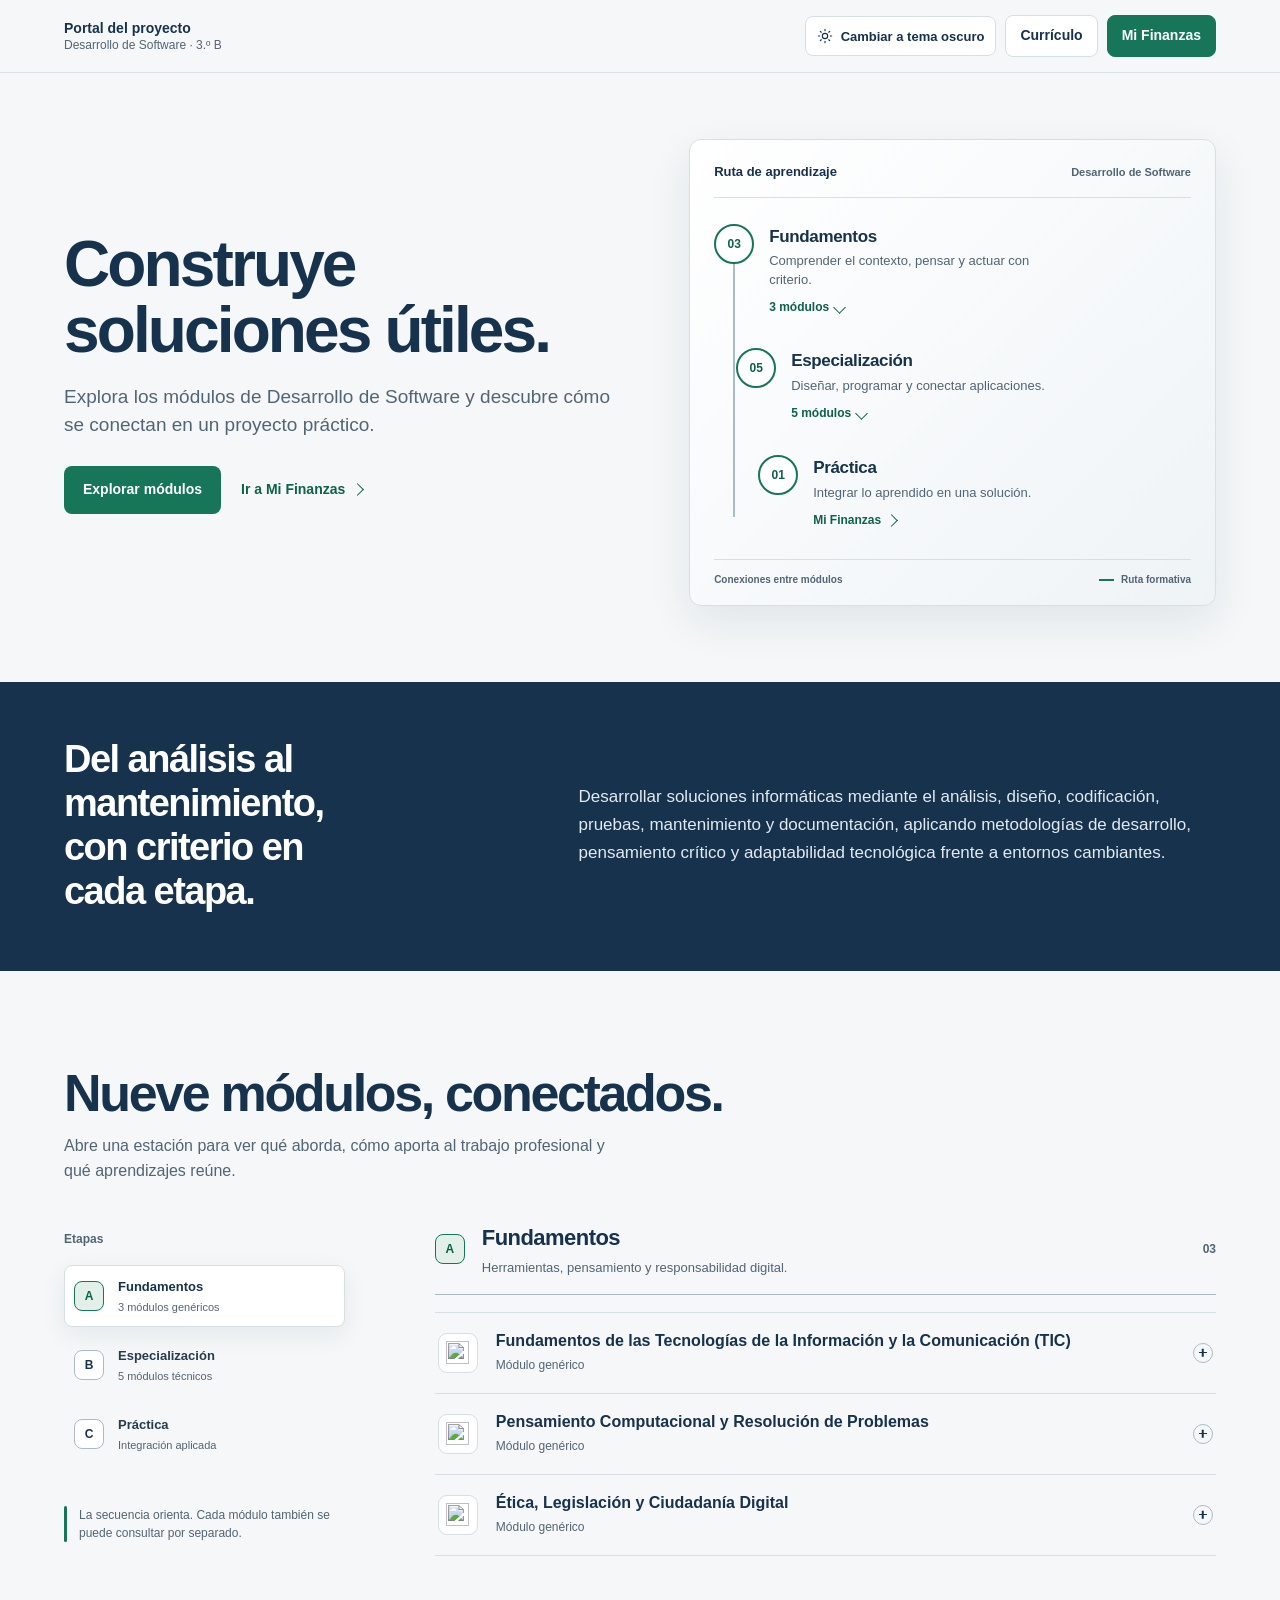
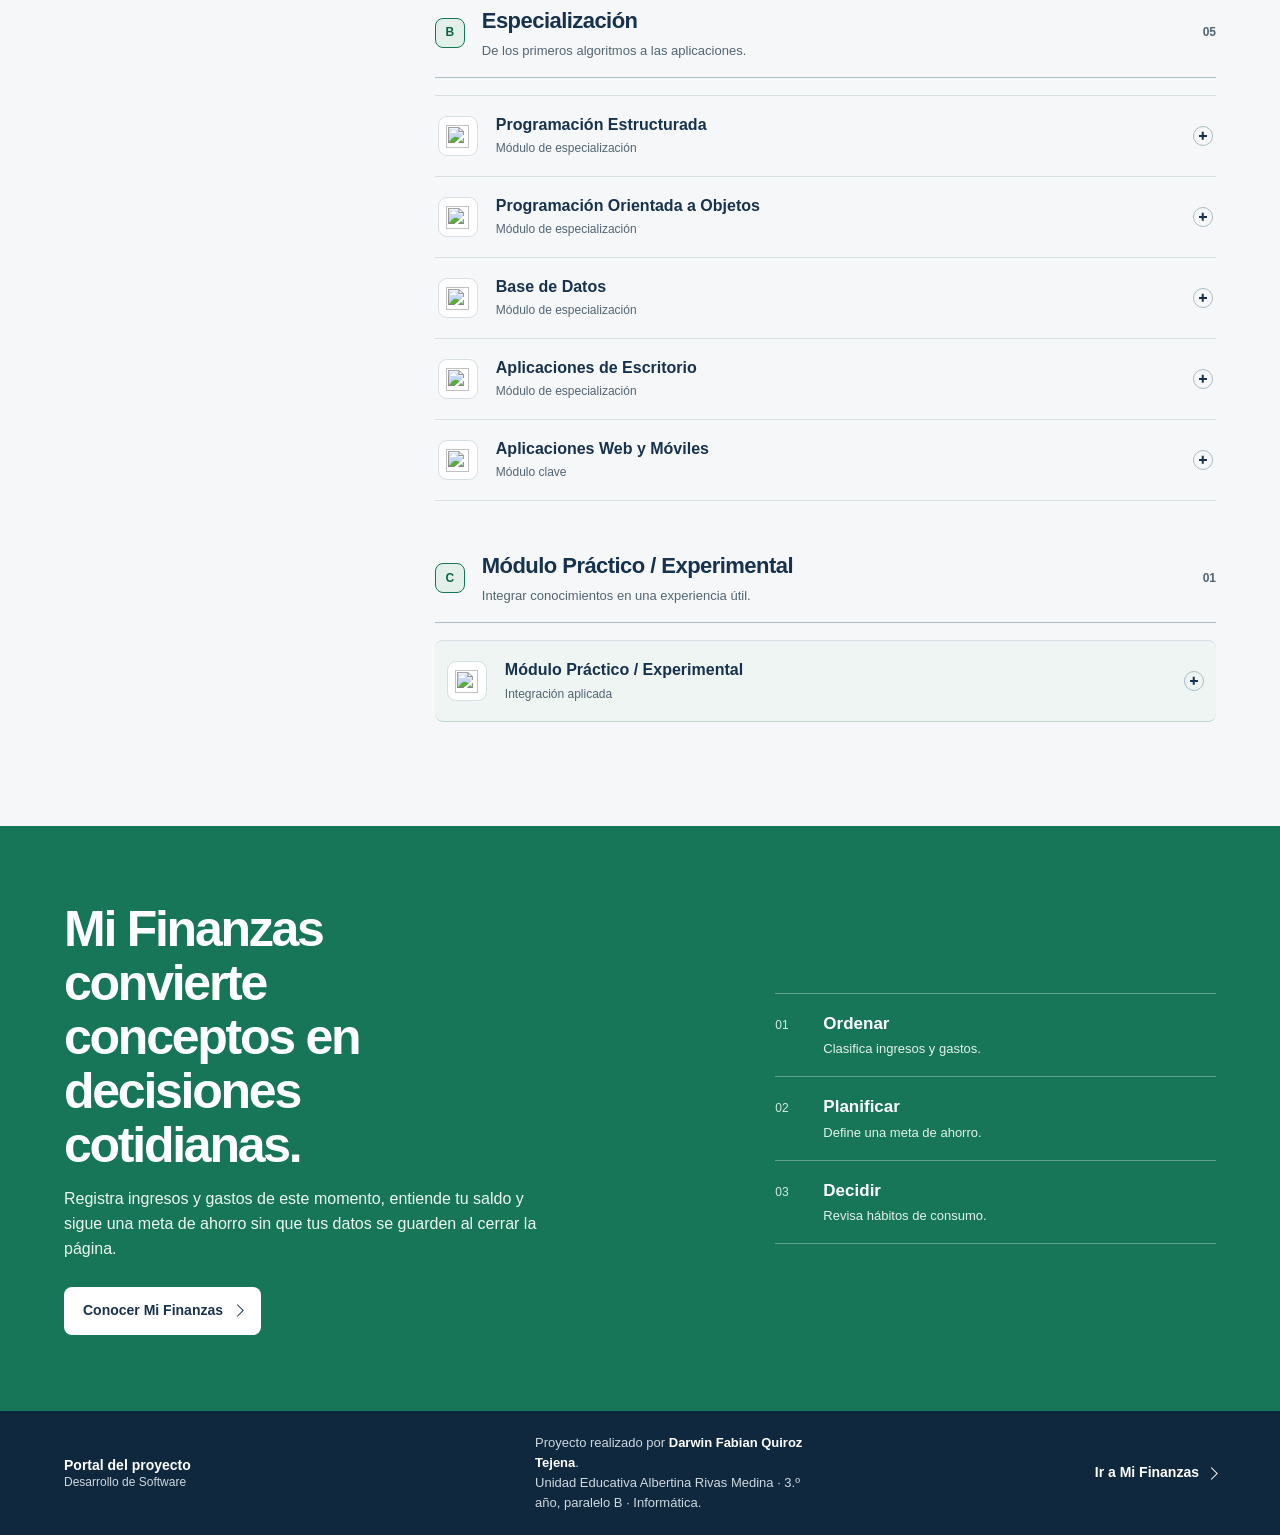
==== index.html @ 6cf17942 "Añadir el portal del proyecto Incluye el portafolio curricular, Mi Finanzas y la documentación del p" ====
<!doctype html>
<html lang="es">
  <head>
    <meta charset="utf-8">
    <meta name="viewport" content="width=device-width, initial-scale=1">
    <meta name="theme-color" content="#17324d">
    <meta name="description" content="Explora la ruta de aprendizaje de Desarrollo de Software y conoce el proyecto práctico Mi Finanzas.">
    <title>Desarrollo de Software | Portafolio académico</title>
    <link rel="preload" href="assets/fonts/AtkinsonHyperlegible-Regular.ttf" as="font" type="font/ttf" crossorigin>
    <script src="theme-init.js"></script>
    <link rel="stylesheet" href="styles.css">
    <script src="script.js" defer></script>
    <script src="portfolio.js" defer></script>
  </head>
  <body data-page="portfolio">
    <a class="skip-link" href="#contenido">Saltar al contenido</a>

    <header class="site-header">
      <div class="header-inner">
        <a class="brand" href="index.html" aria-label="Portal del proyecto, inicio">
          <span class="brand-copy">
            <strong>Portal del proyecto</strong>
            <span>Desarrollo de Software · 3.º B</span>
          </span>
        </a>
        <button class="menu-toggle" type="button" aria-expanded="false" aria-controls="site-navigation">
          <span class="menu-toggle-label">Menú</span>
          <span class="menu-toggle-lines" aria-hidden="true"></span>
        </button>
        <nav class="site-nav" id="site-navigation" aria-label="Navegación principal">
          <button class="theme-toggle" type="button" aria-pressed="false">
            <svg class="theme-icon theme-icon-light" viewBox="0 0 24 24" aria-hidden="true" focusable="false">
              <circle cx="12" cy="12" r="4"></circle>
              <path d="M12 2v2m0 16v2M4.93 4.93l1.42 1.42m11.3 11.3 1.42 1.42M2 12h2m16 0h2M4.93 19.07l1.42-1.42m11.3-11.3 1.42-1.42"></path>
            </svg>
            <svg class="theme-icon theme-icon-dark" viewBox="0 0 24 24" aria-hidden="true" focusable="false">
              <path d="M20.9 13A9 9 0 0 1 11 3.1 9 9 0 1 0 20.9 13Z"></path>
            </svg>
            <span data-theme-label>Cambiar a tema oscuro</span>
          </button>
          <a class="nav-link is-current" href="index.html" aria-current="page">Currículo</a>
          <a class="nav-link nav-link-strong" href="finanzas.html">Mi Finanzas</a>
        </nav>
      </div>
    </header>

    <main id="contenido">
      <section class="hero section-shell" aria-labelledby="hero-title">
        <div class="hero-copy">
          <h1 id="hero-title">Construye soluciones útiles.</h1>
          <p class="hero-lede">Explora los módulos de Desarrollo de Software y descubre cómo se conectan en un proyecto práctico.</p>
          <div class="hero-actions">
            <a class="button button-primary" href="#recorrido">Explorar módulos</a>
            <a class="text-link" href="finanzas.html">Ir a Mi Finanzas <span class="link-arrow" aria-hidden="true"></span></a>
          </div>
        </div>

        <div class="route-visual" aria-label="Ruta de aprendizaje: fundamentos, especialización y práctica">
          <div class="route-topline">
            <span>Ruta de aprendizaje</span>
            <span>Desarrollo de Software</span>
          </div>
          <ol class="route-stages">
            <li class="route-stage route-stage-foundation">
              <span class="route-node" aria-hidden="true">03</span>
              <div>
                <h2>Fundamentos</h2>
                <p>Comprender el contexto, pensar y actuar con criterio.</p>
                <a href="#fundamentos" aria-label="Ver los tres módulos genéricos">3 módulos <span class="link-arrow link-arrow-down" aria-hidden="true"></span></a>
              </div>
            </li>
            <li class="route-stage route-stage-specialty">
              <span class="route-node" aria-hidden="true">05</span>
              <div>
                <h2>Especialización</h2>
                <p>Diseñar, programar y conectar aplicaciones.</p>
                <a href="#especializacion" aria-label="Ver los cinco módulos de especialización">5 módulos <span class="link-arrow link-arrow-down" aria-hidden="true"></span></a>
              </div>
            </li>
            <li class="route-stage route-stage-practice">
              <span class="route-node" aria-hidden="true">01</span>
              <div>
                <h2>Práctica</h2>
                <p>Integrar lo aprendido en una solución.</p>
                <a href="#modulo-practico">Mi Finanzas <span class="link-arrow" aria-hidden="true"></span></a>
              </div>
            </li>
          </ol>
          <div class="route-foot">
            <span>Conexiones entre módulos</span>
            <span class="route-legend"><i aria-hidden="true"></i> Ruta formativa</span>
          </div>
        </div>
      </section>

      <section class="objective-band" aria-labelledby="objective-title">
        <div class="section-shell objective-inner">
          <h2 id="objective-title">Del análisis al mantenimiento, con criterio en cada etapa.</h2>
          <p>Desarrollar soluciones informáticas mediante el análisis, diseño, codificación, pruebas, mantenimiento y documentación, aplicando metodologías de desarrollo, pensamiento crítico y adaptabilidad tecnológica frente a entornos cambiantes.</p>
        </div>
      </section>

      <section class="curriculum-section section-shell" id="recorrido" aria-labelledby="curriculum-title">
        <div class="section-heading">
          <div>
            <h2 id="curriculum-title">Nueve módulos, conectados.</h2>
          </div>
          <p class="section-intro">Abre una estación para ver qué aborda, cómo aporta al trabajo profesional y qué aprendizajes reúne.</p>
        </div>

        <div class="curriculum-layout">
          <aside class="curriculum-rail" aria-label="Etapas del recorrido curricular">
            <p class="rail-title">Etapas</p>
            <a class="rail-link is-current" href="#fundamentos" data-stage-link="fundamentos">
              <span class="rail-number">A</span>
              <span><strong>Fundamentos</strong><small>3 módulos genéricos</small></span>
            </a>
            <a class="rail-link" href="#especializacion" data-stage-link="especializacion">
              <span class="rail-number">B</span>
              <span><strong>Especialización</strong><small>5 módulos técnicos</small></span>
            </a>
            <a class="rail-link" href="#modulo-practico" data-stage-link="practica">
              <span class="rail-number">C</span>
              <span><strong>Práctica</strong><small>Integración aplicada</small></span>
            </a>
            <div class="rail-note">
              <span class="rail-note-line" aria-hidden="true"></span>
              <p>La secuencia orienta. Cada módulo también se puede consultar por separado.</p>
            </div>
          </aside>

          <div class="module-groups">
            <section class="module-group" id="fundamentos" aria-labelledby="foundation-title" data-stage="fundamentos">
              <div class="group-heading">
                <span class="group-marker" aria-hidden="true">A</span>
                <div>
                  <h3 id="foundation-title">Fundamentos</h3>
                  <p>Herramientas, pensamiento y responsabilidad digital.</p>
                </div>
                <span class="group-count">03</span>
              </div>
              <div class="module-list">
                <details class="module-stop" id="mod-tic" name="curriculum-module" data-stage="fundamentos">
                  <summary>
                    <span class="module-icon"><img src="assets/icons/cpu.svg" alt="" width="28" height="28"></span>
                    <span class="module-summary-copy"><span class="module-name">Fundamentos de las Tecnologías de la Información y la Comunicación (TIC)</span><span class="module-type">Módulo genérico</span></span>
                    <span class="module-expand" aria-hidden="true"></span>
                  </summary>
                  <div class="module-detail">
                    <p>Introduce el entorno digital: dispositivos, programas, archivos, redes y herramientas de comunicación que se usan para estudiar y trabajar.</p>
                    <div class="detail-columns">
                      <div><h4>¿Para qué te sirve?</h4><p>Para desenvolverte con autonomía en entornos tecnológicos y reconocer qué herramientas necesita una tarea.</p></div>
                      <div><h4>¿Qué te enseña?</h4><p>Uso organizado de sistemas, gestión de información, comunicación digital y nociones de seguridad.</p></div>
                    </div>
                  </div>
                </details>
                <details class="module-stop" id="mod-pensamiento" name="curriculum-module" data-stage="fundamentos">
                  <summary>
                    <span class="module-icon"><img src="assets/icons/brain-circuit.svg" alt="" width="28" height="28"></span>
                    <span class="module-summary-copy"><span class="module-name">Pensamiento Computacional y Resolución de Problemas</span><span class="module-type">Módulo genérico</span></span>
                    <span class="module-expand" aria-hidden="true"></span>
                  </summary>
                  <div class="module-detail">
                    <p>Trabaja una forma ordenada de entender problemas, dividirlos en partes manejables y diseñar soluciones que se puedan comprobar.</p>
                    <div class="detail-columns">
                      <div><h4>¿Para qué te sirve?</h4><p>Para convertir una necesidad confusa en pasos claros antes de escribir código.</p></div>
                      <div><h4>¿Qué te enseña?</h4><p>Descomposición, reconocimiento de patrones, abstracción, algoritmos y revisión de resultados.</p></div>
                    </div>
                  </div>
                </details>
                <details class="module-stop" id="mod-etica" name="curriculum-module" data-stage="fundamentos">
                  <summary>
                    <span class="module-icon"><img src="assets/icons/scale.svg" alt="" width="28" height="28"></span>
                    <span class="module-summary-copy"><span class="module-name">Ética, Legislación y Ciudadanía Digital</span><span class="module-type">Módulo genérico</span></span>
                    <span class="module-expand" aria-hidden="true"></span>
                  </summary>
                  <div class="module-detail">
                    <p>Aborda la responsabilidad de participar en espacios digitales y crear tecnología respetando a las personas y sus derechos.</p>
                    <div class="detail-columns">
                      <div><h4>¿Para qué te sirve?</h4><p>Para tomar decisiones profesionales responsables al manejar información y diseñar servicios digitales.</p></div>
                      <div><h4>¿Qué te enseña?</h4><p>Privacidad, identidad digital, propiedad intelectual, convivencia y uso responsable de datos.</p></div>
                    </div>
                  </div>
                </details>
              </div>
            </section>

            <section class="module-group" id="especializacion" aria-labelledby="specialty-title" data-stage="especializacion">
              <div class="group-heading">
                <span class="group-marker" aria-hidden="true">B</span>
                <div>
                  <h3 id="specialty-title">Especialización</h3>
                  <p>De los primeros algoritmos a las aplicaciones.</p>
                </div>
                <span class="group-count">05</span>
              </div>
              <div class="module-list">
                <details class="module-stop" id="mod-estructurada" name="curriculum-module" data-stage="especializacion">
                  <summary>
                    <span class="module-icon"><img src="assets/icons/binary.svg" alt="" width="28" height="28"></span>
                    <span class="module-summary-copy"><span class="module-name">Programación Estructurada</span><span class="module-type">Módulo de especialización</span></span>
                    <span class="module-expand" aria-hidden="true"></span>
                  </summary>
                  <div class="module-detail">
                    <p>Presenta los elementos con los que se expresa una solución mediante instrucciones ordenadas y control del flujo del programa.</p>
                    <div class="detail-columns">
                      <div><h4>¿Para qué te sirve?</h4><p>Para crear programas pequeños, previsibles y fáciles de probar paso a paso.</p></div>
                      <div><h4>¿Qué te enseña?</h4><p>Variables, tipos de datos, decisiones, ciclos, funciones y organización de algoritmos.</p></div>
                    </div>
                  </div>
                </details>
                <details class="module-stop" id="mod-objetos" name="curriculum-module" data-stage="especializacion">
                  <summary>
                    <span class="module-icon"><img src="assets/icons/blocks.svg" alt="" width="28" height="28"></span>
                    <span class="module-summary-copy"><span class="module-name">Programación Orientada a Objetos</span><span class="module-type">Módulo de especialización</span></span>
                    <span class="module-expand" aria-hidden="true"></span>
                  </summary>
                  <div class="module-detail">
                    <p>Organiza el software alrededor de objetos que reúnen datos y comportamientos relacionados.</p>
                    <div class="detail-columns">
                      <div><h4>¿Para qué te sirve?</h4><p>Para modelar partes de un sistema y mantener aplicaciones que pueden crecer.</p></div>
                      <div><h4>¿Qué te enseña?</h4><p>Clases, objetos, encapsulamiento, abstracción, herencia y polimorfismo.</p></div>
                    </div>
                  </div>
                </details>
                <details class="module-stop" id="mod-base-datos" name="curriculum-module" data-stage="especializacion">
                  <summary>
                    <span class="module-icon"><img src="assets/icons/database.svg" alt="" width="28" height="28"></span>
                    <span class="module-summary-copy"><span class="module-name">Base de Datos</span><span class="module-type">Módulo de especialización</span></span>
                    <span class="module-expand" aria-hidden="true"></span>
                  </summary>
                  <div class="module-detail">
                    <p>Explora cómo organizar, consultar y cuidar información para que una aplicación la pueda usar de forma consistente.</p>
                    <div class="detail-columns">
                      <div><h4>¿Para qué te sirve?</h4><p>Para almacenar información estructurada y recuperarla cuando un sistema la necesita.</p></div>
                      <div><h4>¿Qué te enseña?</h4><p>Modelado de datos, relaciones, consultas, restricciones e integridad de la información.</p></div>
                    </div>
                  </div>
                </details>
                <details class="module-stop" id="mod-escritorio" name="curriculum-module" data-stage="especializacion">
                  <summary>
                    <span class="module-icon"><img src="assets/icons/app-window.svg" alt="" width="28" height="28"></span>
                    <span class="module-summary-copy"><span class="module-name">Aplicaciones de Escritorio</span><span class="module-type">Módulo de especialización</span></span>
                    <span class="module-expand" aria-hidden="true"></span>
                  </summary>
                  <div class="module-detail">
                    <p>Presenta la construcción de programas que se ejecutan en un computador y ofrecen una interfaz para completar tareas.</p>
                    <div class="detail-columns">
                      <div><h4>¿Para qué te sirve?</h4><p>Para crear herramientas enfocadas en flujos de trabajo concretos y datos locales o conectados.</p></div>
                      <div><h4>¿Qué te enseña?</h4><p>Interfaces, eventos, validación, organización de ventanas y comunicación con datos.</p></div>
                    </div>
                  </div>
                </details>
                <details class="module-stop" id="mod-web-movil" name="curriculum-module" data-stage="especializacion">
                  <summary>
                    <span class="module-icon"><img src="assets/icons/globe.svg" alt="" width="28" height="28"></span>
                    <span class="module-summary-copy"><span class="module-name">Aplicaciones Web y Móviles</span><span class="module-type">Módulo clave</span></span>
                    <span class="module-expand" aria-hidden="true"></span>
                  </summary>
                  <div class="module-detail">
                    <p>Conecta estructura, estilos e interacción para crear experiencias que se adaptan a pantallas y formas de uso diferentes.</p>
                    <div class="detail-columns">
                      <div><h4>¿Para qué te sirve?</h4><p>Para publicar servicios accesibles desde la web y llevarlos a distintos dispositivos.</p></div>
                      <div><h4>¿Qué te enseña?</h4><p>HTML semántico, CSS responsive, JavaScript, interfaces, consumo de datos y pruebas.</p></div>
                    </div>
                    <a class="inline-project-link" href="finanzas.html">Ver el proyecto práctico: Mi Finanzas <span class="link-arrow" aria-hidden="true"></span></a>
                  </div>
                </details>
              </div>
            </section>

            <section class="module-group practice-group" id="modulo-practico" aria-labelledby="practice-title" data-stage="practica">
              <div class="group-heading">
                <span class="group-marker" aria-hidden="true">C</span>
                <div>
                  <h3 id="practice-title">Módulo Práctico / Experimental</h3>
                  <p>Integrar conocimientos en una experiencia útil.</p>
                </div>
                <span class="group-count">01</span>
              </div>
              <div class="module-list">
                <details class="module-stop module-stop-featured" id="mod-practico" name="curriculum-module" data-stage="practica">
                  <summary>
                    <span class="module-icon"><img src="assets/icons/flask-conical.svg" alt="" width="28" height="28"></span>
                    <span class="module-summary-copy"><span class="module-name">Módulo Práctico / Experimental</span><span class="module-type">Integración aplicada</span></span>
                    <span class="module-expand" aria-hidden="true"></span>
                  </summary>
                  <div class="module-detail">
                    <p>Reúne las etapas de desarrollo en una solución que parte de una necesidad, se implementa y se revisa con usuarios en mente.</p>
                    <div class="detail-columns">
                      <div><h4>¿Para qué te sirve?</h4><p>Para llevar una idea desde su análisis hasta una entrega funcional y documentada.</p></div>
                      <div><h4>¿Qué te enseña?</h4><p>Planificación, diseño, codificación, pruebas, documentación, mantenimiento y evaluación.</p></div>
                    </div>
                    <a class="inline-project-link" href="finanzas.html">Explorar Mi Finanzas <span class="link-arrow" aria-hidden="true"></span></a>
                  </div>
                </details>
              </div>
            </section>
          </div>
        </div>
      </section>

      <section class="project-bridge" aria-labelledby="project-title">
        <div class="section-shell project-bridge-inner">
          <div class="bridge-copy">
            <h2 id="project-title">Mi Finanzas convierte conceptos en decisiones cotidianas.</h2>
            <p>Registra ingresos y gastos de este momento, entiende tu saldo y sigue una meta de ahorro sin que tus datos se guarden al cerrar la página.</p>
            <a class="button button-light" href="finanzas.html">Conocer Mi Finanzas <span class="link-arrow" aria-hidden="true"></span></a>
          </div>
          <div class="bridge-steps" aria-label="Qué puedes hacer en Mi Finanzas">
            <div><span>01</span><strong>Ordenar</strong><p>Clasifica ingresos y gastos.</p></div>
            <div><span>02</span><strong>Planificar</strong><p>Define una meta de ahorro.</p></div>
            <div><span>03</span><strong>Decidir</strong><p>Revisa hábitos de consumo.</p></div>
          </div>
        </div>
      </section>
    </main>

    <footer class="site-footer">
      <div class="section-shell footer-inner">
        <a class="brand brand-footer" href="index.html">
          <span class="brand-copy"><strong>Portal del proyecto</strong><span>Desarrollo de Software</span></span>
        </a>
        <p>Proyecto realizado por <strong>Darwin Fabian Quiroz Tejena</strong>.<br>Unidad Educativa Albertina Rivas Medina · 3.º año, paralelo B · Informática.</p>
        <a class="footer-link" href="finanzas.html">Ir a Mi Finanzas <span class="link-arrow" aria-hidden="true"></span></a>
      </div>
    </footer>
  </body>
</html>
---- styles.css ----
@font-face {
  font-family: "Atkinson Hyperlegible";
  src: url("assets/fonts/AtkinsonHyperlegible-Regular.ttf") format("truetype");
  font-style: normal;
  font-weight: 400;
  font-display: swap;
}

@font-face {
  font-family: "Atkinson Hyperlegible";
  src: url("assets/fonts/AtkinsonHyperlegible-Bold.ttf") format("truetype");
  font-style: normal;
  font-weight: 700;
  font-display: swap;
}

:root {
  color-scheme: light;
  --ink: #17324d;
  --ink-deep: #10283e;
  --brand-panel: #17324d;
  --brand-panel-text: #ffffff;
  --brand-panel-muted: #e2eaf0;
  --bridge-surface: #167657;
  --body: #263c4c;
  --muted: #526574;
  --accent: #167657;
  --accent-strong: #0d6248;
  --accent-soft: #e2f0e9;
  --blue-soft: #eaf0f4;
  --canvas: #f5f7f8;
  --surface: #ffffff;
  --surface-raised: #ffffff;
  --line: #d5dfe4;
  --line-strong: #a9bbc5;
  --danger: #a22e38;
  --danger-soft: #fae9e9;
  --warning: #725217;
  --warning-soft: #f5efdc;
  --shadow: 0 16px 44px rgb(23 50 77 / 9%);
  --shadow-soft: 0 8px 24px rgb(23 50 77 / 7%);
  --radius: 12px;
  --radius-control: 8px;
  --content-width: 1200px;
  --page-gutter: clamp(20px, 5vw, 72px);
  --focus: #0b7657;
  font-family: "Atkinson Hyperlegible", "Segoe UI", sans-serif;
  font-synthesis: none;
  text-rendering: optimizeLegibility;
  -webkit-font-smoothing: antialiased;
  -moz-osx-font-smoothing: grayscale;
  accent-color: var(--accent);
}

* {
  box-sizing: border-box;
}

html {
  scroll-behavior: smooth;
  scroll-padding-top: 100px;
}

body {
  min-width: 320px;
  margin: 0;
  background: var(--canvas);
  color: var(--body);
  font-size: 16px;
  line-height: 1.55;
}

body,
button,
input,
select {
  font-family: "Atkinson Hyperlegible", "Segoe UI", sans-serif;
}

button,
input,
select {
  font-size: inherit;
}

button,
a,
summary,
select {
  -webkit-tap-highlight-color: transparent;
}

a {
  color: var(--accent-strong);
  text-underline-offset: 0.2em;
}

a:hover {
  color: var(--ink);
}

button {
  color: inherit;
}

::selection {
  background: var(--accent);
  color: var(--brand-panel-text);
}

::-webkit-scrollbar {
  width: 12px;
}

::-webkit-scrollbar-track {
  background: var(--blue-soft);
}

::-webkit-scrollbar-thumb {
  border: 3px solid var(--blue-soft);
  border-radius: 10px;
  background: var(--line-strong);
}

:focus-visible {
  outline: 3px solid var(--focus);
  outline-offset: 3px;
}

.section-shell {
  width: min(var(--content-width), calc(100% - var(--page-gutter) * 2));
  margin-inline: auto;
}

.skip-link {
  position: fixed;
  z-index: 50;
  top: 10px;
  left: 10px;
  padding: 10px 14px;
  transform: translateY(-160%);
  border-radius: var(--radius-control);
  background: var(--ink);
  color: var(--brand-panel-text);
  font-weight: 700;
}

.skip-link:focus {
  transform: translateY(0);
}

.site-header {
  position: sticky;
  z-index: 20;
  top: 0;
  border-bottom: 1px solid rgb(213 223 228 / 82%);
  background: rgb(245 247 248 / 96%);
  backdrop-filter: blur(14px);
}

.header-inner {
  display: flex;
  width: min(1380px, calc(100% - var(--page-gutter) * 2));
  min-height: 72px;
  align-items: center;
  justify-content: space-between;
  margin-inline: auto;
}

.brand {
  display: inline-flex;
  min-width: 0;
  align-items: center;
  color: var(--ink);
  text-decoration: none;
}

.brand:hover {
  color: var(--ink);
}

.brand-copy {
  display: grid;
  gap: 1px;
  line-height: 1.2;
}

.brand-copy strong {
  font-size: 14px;
  font-weight: 750;
}

.brand-copy > span {
  color: var(--muted);
  font-size: 12px;
}

.site-nav {
  display: flex;
  align-items: center;
  gap: 9px;
}

.nav-link {
  display: inline-flex;
  min-height: 42px;
  align-items: center;
  justify-content: center;
  padding: 8px 14px;
  border: 1px solid transparent;
  border-radius: var(--radius-control);
  color: var(--body);
  font-size: 14px;
  font-weight: 650;
  text-decoration: none;
  transition: background-color 180ms ease, color 180ms ease, border-color 180ms ease, transform 180ms ease;
}

.theme-toggle {
  display: inline-flex;
  min-height: 40px;
  align-items: center;
  justify-content: center;
  gap: 8px;
  padding: 8px 11px;
  border: 1px solid var(--line);
  border-radius: var(--radius-control);
  background: var(--surface);
  color: var(--ink);
  font-size: 13px;
  font-weight: 700;
  cursor: pointer;
  transition: color 180ms ease, background-color 180ms ease, border-color 180ms ease;
}

.theme-toggle:hover {
  border-color: var(--line-strong);
  background: var(--blue-soft);
}

.theme-icon {
  width: 16px;
  height: 16px;
  flex: 0 0 auto;
  fill: none;
  stroke: currentColor;
  stroke-linecap: round;
  stroke-linejoin: round;
  stroke-width: 1.7;
}

.theme-icon-dark {
  display: none;
}

:root[data-theme="dark"] .theme-icon-light {
  display: none;
}

:root[data-theme="dark"] .theme-icon-dark {
  display: block;
}

.nav-link:hover {
  border-color: var(--line);
  background: var(--surface);
  color: var(--ink);
}

.nav-link:active,
.button:active {
  transform: translateY(1px);
}

.nav-link-strong {
  border-color: var(--accent);
  background: var(--accent);
  color: #ffffff;
}

.nav-link-strong:hover,
.nav-link-strong.is-current {
  border-color: var(--accent-strong);
  background: var(--accent-strong);
  color: #ffffff;
}

.nav-link.is-current:not(.nav-link-strong) {
  border-color: var(--line);
  background: var(--surface);
  color: var(--ink);
}

.menu-toggle {
  display: none;
}

.hero {
  display: grid;
  min-height: 550px;
  align-items: center;
  grid-template-columns: minmax(0, 1.02fr) minmax(410px, 0.98fr);
  gap: clamp(36px, 6vw, 88px);
  padding-block: 66px 76px;
}

.hero-copy {
  max-width: 620px;
  animation: settle-in 620ms cubic-bezier(0.2, 0.75, 0.25, 1) both;
}

.hero-kicker,
.section-index {
  margin: 0 0 12px;
  color: var(--accent-strong);
  font-size: 13px;
  font-weight: 750;
  letter-spacing: 0.045em;
}

h1,
h2,
h3,
h4,
p {
  margin-top: 0;
}

h1,
h2,
h3,
h4 {
  color: var(--ink);
  font-weight: 740;
  text-wrap: balance;
}

.hero h1 {
  max-width: none;
  margin-bottom: 19px;
  font-size: clamp(42px, 5vw, 68px);
  letter-spacing: -0.045em;
  line-height: 1.04;
}

.hero-lede {
  max-width: 52ch;
  margin-bottom: 26px;
  color: var(--muted);
  font-size: clamp(17px, 1.5vw, 19px);
  line-height: 1.5;
}

.hero-actions {
  display: flex;
  flex-wrap: wrap;
  align-items: center;
  gap: 20px;
}

.button {
  display: inline-flex;
  min-height: 48px;
  align-items: center;
  justify-content: center;
  gap: 10px;
  padding: 12px 18px;
  border: 1px solid transparent;
  border-radius: var(--radius-control);
  font-size: 14px;
  font-weight: 750;
  line-height: 1.2;
  text-align: center;
  text-decoration: none;
  transition: transform 180ms ease, box-shadow 180ms ease, background-color 180ms ease, border-color 180ms ease;
}

.button:hover {
  transform: translateY(-2px);
  box-shadow: var(--shadow-soft);
}

.button-primary {
  background: var(--accent);
  color: #ffffff;
}

.button-primary:hover {
  background: var(--accent-strong);
  color: #ffffff;
}

.button-light {
  border-color: rgb(255 255 255 / 45%);
  background: #ffffff;
  color: var(--ink);
}

.button-light:hover {
  border-color: #ffffff;
  background: #eaf0f4;
  color: var(--ink);
}

.text-link,
.footer-link,
.inline-project-link {
  display: inline-flex;
  align-items: center;
  gap: 8px;
  color: var(--accent-strong);
  font-size: 14px;
  font-weight: 740;
  text-decoration: underline;
  text-decoration-color: transparent;
  text-underline-offset: 5px;
  transition: color 180ms ease, text-decoration-color 180ms ease;
}

.text-link:hover,
.footer-link:hover,
.inline-project-link:hover {
  color: var(--ink);
  text-decoration-color: currentColor;
}

.link-arrow {
  position: relative;
  display: inline-block;
  width: 9px;
  height: 9px;
  flex: 0 0 auto;
  transform: rotate(45deg);
  border-top: 1.5px solid currentColor;
  border-right: 1.5px solid currentColor;
}

.link-arrow-down {
  transform: rotate(135deg);
}

.link-arrow-up {
  transform: rotate(-45deg);
}

.route-visual {
  position: relative;
  overflow: hidden;
  padding: 22px 24px 17px;
  border: 1px solid var(--line);
  border-radius: var(--radius);
  background:
    linear-gradient(135deg, rgb(255 255 255 / 78%), rgb(234 240 244 / 78%)),
    var(--surface);
  box-shadow: var(--shadow);
  animation: settle-in 720ms 90ms cubic-bezier(0.2, 0.75, 0.25, 1) both;
}

.route-topline,
.route-foot {
  display: flex;
  align-items: center;
  justify-content: space-between;
  gap: 12px;
  color: var(--muted);
  font-size: 11px;
  font-weight: 700;
}

.route-topline {
  padding-bottom: 15px;
  border-bottom: 1px solid var(--line);
}

.route-topline span:first-child {
  color: var(--ink);
  font-size: 13px;
}

.route-stages {
  position: relative;
  display: grid;
  gap: 3px;
  margin: 0;
  padding: 13px 0;
  list-style: none;
}

.route-stages::before {
  position: absolute;
  top: 40px;
  bottom: 42px;
  left: 19px;
  width: 2px;
  background: var(--line-strong);
  content: "";
}

.route-stage {
  position: relative;
  display: grid;
  min-height: 104px;
  align-items: start;
  grid-template-columns: 40px minmax(0, 1fr);
  gap: 15px;
  padding: 13px 8px 13px 0;
}

.route-stage:nth-child(2) {
  margin-left: 22px;
}

.route-stage:nth-child(3) {
  margin-left: 44px;
}

.route-node {
  z-index: 1;
  display: grid;
  width: 40px;
  height: 40px;
  place-items: center;
  border: 2px solid var(--accent);
  border-radius: 50%;
  background: var(--surface);
  color: var(--accent-strong);
  font-size: 12px;
  font-weight: 800;
  font-variant-numeric: tabular-nums;
}

.route-stage h2 {
  margin: 0 0 2px;
  font-size: 17px;
  letter-spacing: -0.02em;
}

.route-stage p {
  max-width: 38ch;
  margin: 0 0 5px;
  color: var(--muted);
  font-size: 13px;
  line-height: 1.42;
}

.route-stage a {
  display: inline-flex;
  align-items: center;
  gap: 6px;
  font-size: 12px;
  font-weight: 750;
  text-decoration: none;
}

.route-stage a:hover {
  text-decoration: underline;
  text-underline-offset: 3px;
}

.route-foot {
  padding-top: 12px;
  border-top: 1px solid var(--line);
  font-size: 10px;
}

.route-legend {
  display: inline-flex;
  align-items: center;
  gap: 7px;
}

.route-legend i {
  width: 15px;
  height: 2px;
  background: var(--accent);
}

.objective-band {
  background: var(--brand-panel);
  color: #ffffff;
}

.objective-inner {
  display: grid;
  align-items: start;
  grid-template-columns: 0.8fr 1.2fr;
  column-gap: clamp(30px, 7vw, 100px);
  padding-block: 55px 58px;
}

.objective-inner h2 {
  grid-column: 1;
  max-width: 14ch;
  margin: 0;
  color: #ffffff;
  font-size: clamp(25px, 3vw, 38px);
  letter-spacing: -0.04em;
  line-height: 1.16;
}

.objective-inner > p:last-child {
  grid-column: 2;
  grid-row: 1;
  align-self: center;
  max-width: 68ch;
  margin: 0;
  color: var(--brand-panel-muted);
  font-size: 17px;
  line-height: 1.65;
}

.curriculum-section {
  padding-block: 94px 104px;
}

.section-heading {
  display: grid;
  gap: 13px;
  margin-bottom: 37px;
}

.section-heading h2 {
  margin: 0;
  font-size: clamp(34px, 4.2vw, 52px);
  letter-spacing: -0.045em;
  line-height: 1.08;
}

.section-intro {
  max-width: 64ch;
  margin: 0;
  color: var(--muted);
  font-size: 16px;
}

.curriculum-layout {
  display: grid;
  align-items: start;
  grid-template-columns: minmax(210px, 0.36fr) minmax(0, 1fr);
  gap: clamp(35px, 7vw, 100px);
}

.curriculum-rail {
  position: sticky;
  top: 104px;
  display: grid;
  gap: 7px;
  padding-top: 9px;
}

.rail-title {
  margin: 0 0 10px;
  color: var(--muted);
  font-size: 12px;
  font-weight: 750;
}

.rail-link {
  display: grid;
  min-height: 62px;
  align-items: center;
  grid-template-columns: 32px minmax(0, 1fr);
  gap: 12px;
  padding: 9px;
  border: 1px solid transparent;
  border-radius: var(--radius-control);
  color: var(--body);
  text-decoration: none;
  transition: border-color 180ms ease, background-color 180ms ease, transform 180ms ease;
}

.rail-link:hover,
.rail-link.is-current {
  border-color: var(--line);
  background: var(--surface);
  color: var(--ink);
}

.rail-link.is-current {
  box-shadow: var(--shadow-soft);
}

.rail-number,
.group-marker {
  display: grid;
  width: 30px;
  height: 30px;
  place-items: center;
  border: 1px solid var(--line-strong);
  border-radius: 8px;
  background: var(--surface);
  color: var(--ink);
  font-size: 12px;
  font-weight: 800;
}

.rail-link.is-current .rail-number,
.group-heading .group-marker {
  border-color: var(--accent);
  background: var(--accent-soft);
  color: var(--accent-strong);
}

.rail-link strong,
.rail-link small {
  display: block;
}

.rail-link strong {
  font-size: 13px;
}

.rail-link small {
  margin-top: 2px;
  color: var(--muted);
  font-size: 11px;
}

.rail-note {
  display: grid;
  grid-template-columns: 3px minmax(0, 1fr);
  gap: 12px;
  margin-top: 30px;
  padding: 4px 0;
}

.rail-note-line {
  border-radius: 3px;
  background: var(--accent);
}

.rail-note p {
  margin: 0;
  color: var(--muted);
  font-size: 12px;
  line-height: 1.5;
}

.module-groups {
  display: grid;
  gap: 48px;
}

.module-group {
  scroll-margin-top: 100px;
}

.group-heading {
  display: grid;
  align-items: center;
  grid-template-columns: 34px minmax(0, 1fr) auto;
  gap: 13px;
  margin-bottom: 17px;
  padding-bottom: 16px;
  border-bottom: 1px solid var(--line-strong);
}

.group-heading h3 {
  margin: 0;
  font-size: 22px;
  letter-spacing: -0.025em;
}

.group-heading p {
  margin: 3px 0 0;
  color: var(--muted);
  font-size: 13px;
}

.group-count {
  color: var(--muted);
  font-size: 12px;
  font-weight: 800;
  font-variant-numeric: tabular-nums;
}

.module-list {
  display: grid;
}

.module-stop {
  border-bottom: 1px solid var(--line);
  scroll-margin-top: 106px;
}

.module-stop:first-child {
  border-top: 1px solid var(--line);
}

.module-stop summary {
  display: grid;
  min-height: 80px;
  align-items: center;
  grid-template-columns: 42px minmax(0, 1fr) 24px;
  gap: 16px;
  padding: 13px 3px;
  cursor: pointer;
  list-style: none;
}

.module-stop summary::-webkit-details-marker,
.tip-item summary::-webkit-details-marker {
  display: none;
}

.module-icon {
  display: grid;
  width: 40px;
  height: 40px;
  place-items: center;
  border: 1px solid var(--line);
  border-radius: 9px;
  background: var(--surface);
  transition: border-color 180ms ease, background-color 180ms ease, transform 180ms ease;
}

.module-icon img {
  display: block;
  width: 23px;
  height: 23px;
}

.module-stop[open] .module-icon {
  transform: translateY(-1px);
  border-color: #a8cfbd;
  background: var(--accent-soft);
}

.module-summary-copy {
  display: grid;
  gap: 4px;
}

.module-name {
  color: var(--ink);
  font-size: 16px;
  font-weight: 700;
  line-height: 1.3;
}

.module-type {
  color: var(--muted);
  font-size: 12px;
}

.module-expand {
  position: relative;
  width: 20px;
  height: 20px;
  justify-self: end;
  border: 1px solid var(--line-strong);
  border-radius: 50%;
}

.module-expand::before,
.module-expand::after {
  position: absolute;
  top: 8px;
  left: 5px;
  width: 8px;
  height: 1.5px;
  background: var(--ink);
  content: "";
  transition: transform 160ms ease;
}

.module-expand::after {
  transform: rotate(90deg);
}

.module-stop[open] .module-expand::after {
  transform: rotate(0);
}

.module-detail {
  padding: 0 38px 24px 59px;
  animation: detail-open 220ms ease both;
}

.module-detail > p {
  max-width: 70ch;
  margin: 0 0 20px;
  color: var(--body);
}

.detail-columns {
  display: grid;
  grid-template-columns: repeat(2, minmax(0, 1fr));
  gap: 28px;
  padding-top: 18px;
  border-top: 1px solid var(--line);
}

.detail-columns h4 {
  margin: 0 0 5px;
  color: var(--accent-strong);
  font-size: 13px;
}

.detail-columns p {
  margin: 0;
  color: var(--muted);
  font-size: 13px;
  line-height: 1.55;
}

.inline-project-link {
  margin-top: 19px;
  font-size: 13px;
}

.module-stop-featured {
  border-color: #b8d9c9;
  border-radius: var(--radius-control);
  background: rgb(226 240 233 / 42%);
}

.module-stop-featured summary {
  padding-inline: 12px;
}

.module-stop-featured .module-detail {
  padding-inline: 68px 38px;
}

.project-bridge {
  overflow: hidden;
  background: var(--bridge-surface);
  color: #ffffff;
}

.project-bridge-inner {
  display: grid;
  align-items: center;
  grid-template-columns: minmax(0, 1.15fr) minmax(290px, 0.85fr);
  gap: clamp(42px, 9vw, 130px);
  padding-block: 76px;
}

.bridge-copy h2 {
  max-width: 13ch;
  margin: 0 0 15px;
  color: #ffffff;
  font-size: clamp(34px, 4vw, 50px);
  letter-spacing: -0.045em;
  line-height: 1.08;
}

.bridge-copy > p:not(.section-index) {
  max-width: 56ch;
  margin-bottom: 25px;
  color: #edf8f2;
}

.bridge-steps {
  display: grid;
  gap: 0;
}

.bridge-steps > div {
  display: grid;
  align-items: baseline;
  grid-template-columns: 34px 1fr;
  column-gap: 14px;
  padding: 17px 0;
  border-bottom: 1px solid rgb(255 255 255 / 32%);
}

.bridge-steps > div:first-child {
  border-top: 1px solid rgb(255 255 255 / 32%);
}

.bridge-steps span {
  grid-row: 1 / span 2;
  color: #d2ede0;
  font-size: 12px;
  font-variant-numeric: tabular-nums;
}

.bridge-steps strong {
  color: #ffffff;
  font-size: 17px;
}

.bridge-steps p {
  margin: 2px 0 0;
  color: #e3f3eb;
  font-size: 13px;
}

.site-footer {
  background: var(--ink-deep);
  color: #e2eaf0;
}

.footer-inner {
  display: grid;
  min-height: 116px;
  align-items: center;
  grid-template-columns: 1fr 1.2fr auto;
  gap: 28px;
  padding-block: 22px;
}

.brand-footer {
  color: #ffffff;
}

.brand-footer:hover {
  color: #ffffff;
}

.brand-footer .brand-copy > span {
  color: #ced8df;
}

.footer-inner > p {
  max-width: 38ch;
  margin: 0;
  color: #ced8df;
  font-size: 13px;
}

.footer-inner > p strong {
  color: #ffffff;
}

.footer-link {
  color: #ffffff;
  white-space: nowrap;
}

.footer-link:hover {
  color: #b5e3cc;
}

/* Mi Finanzas */
.finance-hero {
  display: grid;
  align-items: end;
  grid-template-columns: minmax(0, 1fr) minmax(260px, 0.48fr);
  gap: clamp(38px, 9vw, 130px);
  padding-block: 76px 65px;
}

.finance-hero-copy {
  max-width: 730px;
}

.finance-hero h1 {
  max-width: 17ch;
  margin: 0 0 20px;
  font-size: clamp(40px, 5.4vw, 66px);
  letter-spacing: -0.05em;
  line-height: 1.03;
}

.finance-hero-copy > p:not(.section-index) {
  max-width: 58ch;
  margin-bottom: 25px;
  color: var(--muted);
  font-size: 17px;
}

.finance-hero-note {
  align-self: center;
  padding: 8px 0 8px 23px;
}

.note-rule {
  display: block;
  width: 38px;
  height: 3px;
  margin-bottom: 18px;
  background: var(--accent);
}

.finance-hero-note p {
  max-width: 29ch;
  margin-bottom: 15px;
  color: var(--ink);
  font-size: 20px;
  font-weight: 650;
  line-height: 1.4;
}

.note-caption {
  color: var(--muted);
  font-size: 12px;
}

.finance-jump {
  display: grid;
  grid-template-columns: repeat(4, minmax(0, 1fr));
  border-top: 1px solid var(--line);
  border-bottom: 1px solid var(--line);
}

.finance-jump a {
  display: flex;
  min-height: 72px;
  align-items: center;
  gap: 12px;
  padding: 12px 16px;
  border-right: 1px solid var(--line);
  color: var(--ink);
  font-size: 14px;
  font-weight: 700;
  text-decoration: none;
  transition: background-color 180ms ease, color 180ms ease;
}

.finance-jump a:first-child {
  border-left: 1px solid var(--line);
}

.finance-jump a:hover {
  background: var(--accent-soft);
  color: var(--accent-strong);
}

.finance-jump span {
  color: var(--accent-strong);
  font-size: 11px;
  font-weight: 800;
  font-variant-numeric: tabular-nums;
}

.finance-section {
  padding-block: 88px 96px;
}

.budget-section {
  background: var(--canvas);
}

.finance-heading {
  margin-bottom: 35px;
}

.finance-heading h2 {
  max-width: 16ch;
  font-size: clamp(32px, 4vw, 48px);
}

.currency-row {
  display: flex;
  align-items: center;
  justify-content: end;
  gap: 12px;
  margin: -6px 0 24px;
}

.currency-row label {
  color: var(--muted);
  font-size: 13px;
  font-weight: 650;
}

select {
  min-height: 46px;
  border: 1px solid var(--line-strong);
  border-radius: var(--radius-control);
  background: var(--surface);
  color: var(--ink);
}

select {
  padding: 9px 36px 9px 12px;
  cursor: pointer;
}

input[type="number"] {
  width: 100%;
  min-width: 0;
  padding: 10px 12px;
  caret-color: var(--accent);
  font-variant-numeric: tabular-nums;
}

input::placeholder {
  color: #596c78;
  opacity: 1;
}

select:hover {
  border-color: var(--ink);
}

select:focus {
  border-color: var(--focus);
  outline: 3px solid rgb(11 118 87 / 18%);
  outline-offset: 1px;
}

.budget-layout {
  display: grid;
  align-items: start;
  grid-template-columns: minmax(0, 1.2fr) minmax(300px, 0.8fr);
  gap: clamp(38px, 8vw, 110px);
}

.budget-form {
  display: grid;
  gap: 29px;
}

.money-group {
  min-width: 0;
  margin: 0;
  padding: 0;
  border: 0;
}

.money-group legend {
  display: flex;
  align-items: center;
  gap: 11px;
  padding: 0;
  color: var(--ink);
  font-size: 21px;
  font-weight: 750;
  letter-spacing: -0.025em;
}

.form-step {
  display: grid;
  width: 29px;
  height: 29px;
  place-items: center;
  border: 1px solid #b8d9c9;
  border-radius: 8px;
  background: var(--accent-soft);
  color: var(--accent-strong);
  font-size: 12px;
}

.field-intro {
  margin: 4px 0 18px 40px;
  color: var(--muted);
  font-size: 13px;
}

.field-row {
  display: grid;
  gap: 7px;
}

.income-group > .field-row {
  max-width: 430px;
}

.field-row > label {
  color: var(--ink);
  font-size: 13px;
  font-weight: 700;
}

.money-input-wrap {
  display: flex;
  min-height: 46px;
  min-width: 0;
  align-items: center;
  gap: 8px;
  padding: 0 12px;
  border: 1px solid var(--line-strong);
  border-radius: var(--radius-control);
  background: var(--surface);
  color: var(--ink);
  transition: border-color 160ms ease, background-color 160ms ease, outline-color 160ms ease;
}

.money-input-wrap:hover {
  border-color: var(--ink);
}

.money-input-wrap:focus-within {
  border-color: var(--focus);
  outline: 3px solid rgb(11 118 87 / 18%);
  outline-offset: 1px;
}

.money-input-wrap.has-error {
  border-color: var(--danger);
  background: var(--danger-soft);
}

.currency-symbol {
  flex: 0 0 auto;
  color: var(--muted);
  font-size: 14px;
  font-weight: 650;
  pointer-events: none;
}

.money-input-wrap input[type="number"] {
  width: 0;
  min-height: 44px;
  flex: 1 1 auto;
  padding: 10px 0;
  border: 0;
  border-radius: 0;
  background: transparent;
  color: inherit;
}

.money-input-wrap input[type="number"]:focus {
  border-color: transparent;
  outline: none;
  outline-offset: 0;
}

.money-input-wrap input[type="number"][aria-invalid="true"] {
  border-color: transparent;
  background: transparent;
}

.field-help {
  color: var(--muted);
  font-size: 12px;
}

.field-error {
  min-height: 0;
  color: var(--danger);
  font-size: 12px;
  font-weight: 650;
}

.field-error:not(:empty) {
  min-height: 1.25em;
}

.expense-category {
  display: grid;
  grid-template-columns: minmax(0, 1fr) minmax(170px, 0.8fr);
  gap: 17px 24px;
  padding-block: 18px;
  border-top: 1px solid var(--line);
}

.expense-category h3 {
  grid-column: 1 / -1;
  margin: 0;
  color: var(--accent-strong);
  font-size: 14px;
}

.expense-category .field-row {
  align-content: start;
}

.budget-results {
  position: sticky;
  top: 101px;
  padding: 25px;
  border: 1px solid var(--line);
  border-radius: var(--radius);
  background: var(--surface-raised);
  box-shadow: var(--shadow-soft);
}

.results-heading {
  margin-bottom: 20px;
}

.results-heading h3 {
  margin: 0;
  font-size: 21px;
}

.budget-totals {
  display: grid;
  gap: 0;
  margin: 0 0 17px;
}

.budget-totals > div {
  display: flex;
  justify-content: space-between;
  gap: 15px;
  padding-block: 12px;
  border-bottom: 1px solid var(--line);
}

.budget-totals dt {
  color: var(--muted);
  font-size: 13px;
}

.budget-totals dd {
  margin: 0;
  color: var(--ink);
  font-size: 14px;
  font-weight: 750;
  font-variant-numeric: tabular-nums;
}

.available-panel {
  display: grid;
  gap: 6px;
  padding: 18px;
  border: 1px solid var(--line);
  border-radius: var(--radius-control);
  background: var(--blue-soft);
  transition: background-color 220ms ease, border-color 220ms ease;
}

.available-panel > span {
  color: var(--ink);
  font-size: 13px;
  font-weight: 700;
}

.available-panel output {
  color: var(--ink);
  font-size: clamp(29px, 3vw, 38px);
  font-weight: 780;
  font-variant-numeric: tabular-nums;
  letter-spacing: -0.04em;
  line-height: 1.15;
  overflow-wrap: anywhere;
}

.available-panel p {
  margin: 0;
  color: var(--body);
  font-size: 12px;
}

.available-panel[data-status="positive"] {
  border-color: #acd1bf;
  background: var(--accent-soft);
}

.available-panel[data-status="positive"] output {
  color: var(--accent-strong);
}

.available-panel[data-status="negative"] {
  border-color: #e6b9bc;
  background: var(--danger-soft);
}

.available-panel[data-status="negative"] output {
  color: var(--danger);
}

.form-notice {
  margin: 16px 0 0;
  color: var(--muted);
  font-size: 11px;
}

.savings-section {
  background: var(--blue-soft);
}

.savings-layout {
  display: grid;
  align-items: start;
  grid-template-columns: minmax(250px, 0.7fr) minmax(0, 1.3fr);
  gap: clamp(36px, 7vw, 95px);
}

.savings-form {
  display: grid;
  gap: 20px;
  padding-top: 5px;
}

.savings-form .field-row {
  max-width: 390px;
}

.savings-progress-panel {
  min-width: 0;
  padding: clamp(22px, 4vw, 37px);
  border: 1px solid var(--line);
  border-radius: var(--radius);
  background: var(--surface);
  box-shadow: var(--shadow-soft);
}

.savings-amounts {
  display: grid;
  grid-template-columns: repeat(2, minmax(0, 1fr));
  gap: 20px;
  margin-bottom: 29px;
}

.savings-amounts > div {
  display: grid;
  gap: 6px;
}

.savings-amounts span,
.savings-summary span {
  color: var(--muted);
  font-size: 12px;
}

.savings-amounts strong {
  color: var(--ink);
  font-size: clamp(19px, 2.5vw, 28px);
  font-variant-numeric: tabular-nums;
  overflow-wrap: anywhere;
}

.progress-label-row {
  display: flex;
  align-items: baseline;
  justify-content: space-between;
  gap: 15px;
  margin-bottom: 10px;
}

.progress-label-row label {
  color: var(--ink);
  font-size: 13px;
  font-weight: 700;
}

.progress-label-row output {
  color: var(--accent-strong);
  font-size: 18px;
  font-weight: 800;
  font-variant-numeric: tabular-nums;
}

progress {
  display: block;
  width: 100%;
  height: 14px;
  overflow: hidden;
  border: 0;
  border-radius: 2px;
  background: #dce5e9;
  appearance: none;
}

progress::-webkit-progress-bar {
  border-radius: 2px;
  background: #dce5e9;
}

progress::-webkit-progress-value {
  border-radius: 2px;
  background: var(--accent);
  transition: width 380ms cubic-bezier(0.2, 0.75, 0.25, 1);
}

progress::-moz-progress-bar {
  border-radius: 2px;
  background: var(--accent);
  transition: width 380ms cubic-bezier(0.2, 0.75, 0.25, 1);
}

.savings-message {
  min-height: 1.6em;
  margin: 16px 0 2px;
  color: var(--accent-strong);
  font-size: 15px;
  font-weight: 700;
}

.progress-note {
  margin: 0;
  color: var(--muted);
  font-size: 11px;
}

.consumption-section {
  background: var(--canvas);
}

.tips-layout {
  display: grid;
  align-items: start;
  grid-template-columns: minmax(210px, 0.45fr) minmax(0, 1.55fr);
  gap: clamp(38px, 9vw, 130px);
}

.tips-intro {
  position: sticky;
  top: 108px;
}

.tips-intro p {
  max-width: 33ch;
  color: var(--muted);
  font-size: 16px;
}

.tips-intro .text-link {
  margin-top: 8px;
}

.tip-list {
  border-top: 1px solid var(--line-strong);
}

.tip-item {
  border-bottom: 1px solid var(--line);
}

.tip-item summary {
  display: grid;
  min-height: 67px;
  align-items: center;
  grid-template-columns: 33px minmax(0, 1fr) 24px;
  gap: 13px;
  cursor: pointer;
  list-style: none;
}

.tip-number {
  color: var(--accent-strong);
  font-size: 12px;
  font-weight: 800;
  font-variant-numeric: tabular-nums;
}

.tip-item summary > span:nth-child(2) {
  color: var(--ink);
  font-size: 15px;
  font-weight: 700;
}

.tip-plus {
  position: relative;
  width: 20px;
  height: 20px;
  justify-self: end;
}

.tip-plus::before,
.tip-plus::after {
  position: absolute;
  top: 9px;
  left: 3px;
  width: 14px;
  height: 1.5px;
  background: var(--accent-strong);
  content: "";
  transition: transform 160ms ease;
}

.tip-plus::after {
  transform: rotate(90deg);
}

.tip-item[open] .tip-plus::after {
  transform: rotate(0);
}

.tip-item > p {
  max-width: 68ch;
  margin: -1px 38px 20px 46px;
  color: var(--muted);
  font-size: 14px;
}

.summary-section {
  background: var(--blue-soft);
}

.summary-layout {
  display: grid;
  align-items: start;
  grid-template-columns: minmax(0, 1.15fr) minmax(260px, 0.85fr);
  gap: clamp(35px, 7vw, 90px);
}

.summary-table-wrap {
  overflow-x: auto;
  border: 1px solid var(--line);
  border-radius: var(--radius-control);
  background: var(--surface);
}

.summary-table {
  width: 100%;
  border-collapse: collapse;
  font-size: 13px;
  text-align: left;
}

.summary-table caption {
  padding: 17px 18px 13px;
  color: var(--ink);
  font-size: 14px;
  font-weight: 750;
  text-align: left;
}

.summary-table th,
.summary-table td {
  padding: 11px 16px;
  border-top: 1px solid var(--line);
}

.summary-table thead th {
  background: var(--canvas);
  color: var(--muted);
  font-size: 11px;
  font-weight: 700;
}

.summary-table tbody th {
  color: var(--body);
  font-weight: 650;
}

.summary-table td {
  color: var(--muted);
}

.summary-table td:last-child {
  color: var(--ink);
  font-weight: 700;
  font-variant-numeric: tabular-nums;
  text-align: right;
  white-space: nowrap;
}

.summary-total th,
.summary-total td {
  background: var(--accent-soft);
  color: var(--accent-strong) !important;
  font-weight: 800 !important;
}

.summary-aside h3 {
  margin: 2px 0 7px;
  font-size: 21px;
}

.summary-aside-intro {
  max-width: 40ch;
  margin-bottom: 18px;
  color: var(--muted);
  font-size: 13px;
}

.distribution-list {
  display: grid;
  gap: 13px;
  min-height: 74px;
}

.distribution-row {
  display: grid;
  grid-template-columns: minmax(0, 1fr) auto;
  gap: 7px 12px;
  align-items: baseline;
}

.distribution-row span {
  color: var(--body);
  font-size: 12px;
}

.distribution-row strong {
  color: var(--ink);
  font-size: 12px;
  font-variant-numeric: tabular-nums;
}

.distribution-row meter {
  width: 100%;
  height: 8px;
  grid-column: 1 / -1;
  appearance: none;
}

.distribution-row meter::-webkit-meter-bar {
  border: 0;
  border-radius: 2px;
  background: #d0dce1;
}

.distribution-row meter::-webkit-meter-optimum-value {
  border-radius: 2px;
  background: var(--accent);
}

.distribution-row meter::-moz-meter-bar {
  border-radius: 2px;
  background: var(--accent);
}

.distribution-empty {
  color: var(--muted);
  font-size: 13px;
}

.savings-summary {
  display: flex;
  justify-content: space-between;
  gap: 14px;
  margin-top: 22px;
  padding-block: 15px;
  border-top: 1px solid var(--line-strong);
  border-bottom: 1px solid var(--line);
}

.savings-summary strong {
  color: var(--ink);
  font-size: 13px;
  font-variant-numeric: tabular-nums;
  text-align: right;
}

.privacy-note {
  display: flex;
  align-items: flex-start;
  gap: 9px;
  margin: 16px 0 0;
  color: var(--muted);
  font-size: 12px;
}

.privacy-mark {
  width: 8px;
  height: 8px;
  flex: 0 0 auto;
  margin-top: 5px;
  border: 1px solid var(--accent);
  border-radius: 50%;
}

.finance-close {
  background: var(--brand-panel);
  color: #ffffff;
}

.close-inner {
  display: flex;
  min-height: 220px;
  align-items: center;
  justify-content: space-between;
  gap: 36px;
  padding-block: 47px;
}

.close-inner h2 {
  max-width: 18ch;
  margin: 0;
  color: #ffffff;
  font-size: clamp(28px, 3.5vw, 43px);
  letter-spacing: -0.04em;
  line-height: 1.12;
}

@keyframes settle-in {
  from {
    transform: translateY(10px);
    opacity: 0.01;
  }
  to {
    transform: translateY(0);
    opacity: 1;
  }
}

@keyframes detail-open {
  from {
    transform: translateY(-3px);
    opacity: 0.4;
  }
  to {
    transform: translateY(0);
    opacity: 1;
  }
}

@media (max-width: 980px) {
  :root {
    --page-gutter: clamp(20px, 4vw, 42px);
  }

  .hero {
    min-height: 0;
    grid-template-columns: minmax(0, 1fr) minmax(340px, 0.9fr);
    gap: 30px;
    padding-block: 58px 65px;
  }

  .hero h1 {
    font-size: clamp(40px, 5vw, 55px);
  }

  .route-visual {
    padding-inline: 19px;
  }

  .budget-layout {
    grid-template-columns: minmax(0, 1fr) minmax(275px, 0.75fr);
    gap: 38px;
  }

  .expense-category {
    grid-template-columns: repeat(2, minmax(0, 1fr));
    gap: 16px;
  }
}

@media (max-width: 760px) {
  html {
    scroll-padding-top: 82px;
  }

  .header-inner {
    min-height: 66px;
  }

  .menu-toggle {
    display: inline-flex;
    min-height: 42px;
    align-items: center;
    gap: 10px;
    padding: 8px 10px;
    border: 1px solid var(--line);
    border-radius: var(--radius-control);
    background: var(--surface);
    color: var(--ink);
    font-size: 13px;
    font-weight: 700;
    cursor: pointer;
  }

  .menu-toggle-lines,
  .menu-toggle-lines::before,
  .menu-toggle-lines::after {
    display: block;
    width: 17px;
    height: 1.5px;
    background: currentColor;
    content: "";
  }

  .menu-toggle-lines {
    position: relative;
  }

  .menu-toggle-lines::before,
  .menu-toggle-lines::after {
    position: absolute;
    left: 0;
  }

  .menu-toggle-lines::before {
    top: -5px;
  }

  .menu-toggle-lines::after {
    top: 5px;
  }

  .site-nav {
    position: absolute;
    top: calc(100% + 1px);
    right: var(--page-gutter);
    left: var(--page-gutter);
    display: none;
    align-items: stretch;
    gap: 6px;
    padding: 9px;
    border: 1px solid var(--line);
    border-radius: 0 0 var(--radius) var(--radius);
    background: var(--surface);
    box-shadow: var(--shadow-soft);
  }

  .site-nav.is-open {
    display: grid;
  }

  .nav-link {
    justify-content: flex-start;
    padding-inline: 13px;
  }

  .hero {
    grid-template-columns: minmax(0, 1fr);
    gap: 35px;
    padding-block: 48px 52px;
  }

  .hero h1 {
    max-width: 13ch;
    font-size: clamp(42px, 9vw, 60px);
  }

  .route-visual {
    width: 100%;
    max-width: 580px;
    justify-self: center;
  }

  .objective-inner {
    grid-template-columns: minmax(0, 1fr);
    gap: 14px;
    padding-block: 40px 44px;
  }

  .objective-inner h2,
  .objective-inner > p:last-child {
    grid-column: 1;
    grid-row: auto;
  }

  .objective-inner h2 {
    max-width: 19ch;
    margin-bottom: 4px;
  }

  .objective-inner > p:last-child {
    max-width: 65ch;
    font-size: 16px;
  }

  .curriculum-section {
    padding-block: 68px 75px;
  }

  .section-heading {
    display: grid;
    gap: 13px;
    margin-bottom: 32px;
  }

  .section-intro {
    max-width: 58ch;
  }

  .curriculum-layout {
    grid-template-columns: minmax(0, 1fr);
    gap: 27px;
  }

  .curriculum-rail {
    position: relative;
    top: auto;
    grid-template-columns: repeat(3, minmax(0, 1fr));
    gap: 7px;
  }

  .rail-title {
    grid-column: 1 / -1;
    margin-bottom: 2px;
  }

  .rail-link {
    align-content: start;
    grid-template-columns: 27px minmax(0, 1fr);
    gap: 8px;
    padding: 8px 5px;
  }

  .rail-number {
    width: 26px;
    height: 26px;
  }

  .rail-link strong {
    font-size: 11px;
    line-height: 1.25;
  }

  .rail-link small {
    font-size: 10px;
    line-height: 1.25;
  }

  .rail-note {
    display: none;
  }

  .module-groups {
    gap: 36px;
  }

  .project-bridge-inner {
    grid-template-columns: minmax(0, 1fr);
    gap: 38px;
    padding-block: 56px;
  }

  .bridge-copy h2 {
    max-width: 17ch;
  }

  .footer-inner {
    grid-template-columns: minmax(0, 1fr) auto;
    gap: 14px 20px;
    padding-block: 24px;
  }

  .footer-inner > p {
    grid-column: 1 / -1;
    grid-row: 2;
  }

  .finance-hero {
    grid-template-columns: minmax(0, 1fr);
    gap: 29px;
    padding-block: 54px 43px;
  }

  .finance-hero h1 {
    max-width: 17ch;
    font-size: clamp(40px, 8.5vw, 58px);
  }

  .finance-hero-note {
    display: grid;
    grid-template-columns: 4px minmax(0, 1fr);
    align-items: start;
    gap: 0 14px;
    padding: 4px 0;
  }

  .note-rule {
    width: 4px;
    height: 100%;
    min-height: 50px;
    grid-row: 1 / span 2;
    margin: 0;
  }

  .finance-hero-note p {
    max-width: 55ch;
    margin-bottom: 6px;
    font-size: 17px;
  }

  .finance-jump {
    grid-template-columns: repeat(2, minmax(0, 1fr));
  }

  .finance-jump a {
    min-height: 58px;
    border-bottom: 1px solid var(--line);
    padding-inline: 12px;
    font-size: 13px;
  }

  .finance-jump a:nth-child(2n) {
    border-right: 1px solid var(--line);
  }

  .finance-jump a:nth-child(2n + 1) {
    border-left: 1px solid var(--line);
  }

  .finance-jump a:nth-last-child(-n + 2) {
    border-bottom: 0;
  }

  .finance-section {
    padding-block: 65px 72px;
  }

  .budget-layout,
  .savings-layout,
  .tips-layout,
  .summary-layout {
    grid-template-columns: minmax(0, 1fr);
    gap: 34px;
  }

  .currency-row {
    justify-content: flex-start;
    margin-top: -11px;
  }

  .budget-results,
  .tips-intro {
    position: relative;
    top: auto;
  }

  .budget-results {
    padding: 21px;
  }

  .expense-category {
    grid-template-columns: repeat(2, minmax(0, 1fr));
  }

  .savings-form {
    grid-template-columns: repeat(2, minmax(0, 1fr));
    gap: 14px;
  }

  .tips-intro p {
    max-width: 60ch;
  }

  .tips-intro .text-link {
    margin-top: 0;
  }

  .summary-aside {
    max-width: 620px;
  }

  .close-inner {
    min-height: 0;
    align-items: flex-start;
    flex-direction: column;
    gap: 25px;
    padding-block: 42px;
  }
}

@media (max-width: 480px) {
  :root {
    --page-gutter: 19px;
  }

  .brand-copy strong {
    font-size: 12px;
  }

  .brand-copy > span {
    font-size: 11px;
  }

  .hero {
    padding-block: 40px 45px;
  }

  .hero h1 {
    font-size: clamp(39px, 11.2vw, 51px);
  }

  .hero-lede {
    font-size: 16px;
  }

  .hero-actions {
    align-items: flex-start;
    flex-direction: column;
    gap: 15px;
  }

  .route-visual {
    padding: 17px 15px 14px;
  }

  .route-topline {
    align-items: flex-start;
    flex-direction: column;
    gap: 2px;
  }

  .route-stage {
    min-height: 110px;
    gap: 10px;
  }

  .route-stage:nth-child(2) {
    margin-left: 12px;
  }

  .route-stage:nth-child(3) {
    margin-left: 24px;
  }

  .route-stages::before {
    left: 19px;
  }

  .route-stage h2 {
    font-size: 16px;
  }

  .route-foot {
    align-items: flex-start;
    flex-direction: column;
    gap: 5px;
  }

  .objective-inner h2 {
    font-size: 29px;
  }

  .section-heading h2 {
    font-size: 35px;
  }

  .curriculum-rail {
    gap: 3px;
  }

  .rail-link {
    grid-template-columns: 1fr;
    justify-items: start;
  }

  .rail-link small {
    display: none;
  }

  .group-heading {
    grid-template-columns: 32px minmax(0, 1fr) auto;
    gap: 9px;
  }

  .group-heading h3 {
    font-size: 19px;
  }

  .group-heading p {
    font-size: 12px;
  }

  .module-stop summary {
    min-height: 76px;
    grid-template-columns: 36px minmax(0, 1fr) 21px;
    gap: 10px;
  }

  .module-icon {
    width: 36px;
    height: 36px;
  }

  .module-icon img {
    width: 21px;
    height: 21px;
  }

  .module-name {
    font-size: 14px;
  }

  .module-detail {
    padding: 0 9px 20px 46px;
  }

  .detail-columns {
    grid-template-columns: minmax(0, 1fr);
    gap: 16px;
  }

  .module-stop-featured summary {
    padding-inline: 9px;
  }

  .module-stop-featured .module-detail {
    padding-inline: 55px 14px;
  }

  .footer-inner {
    grid-template-columns: minmax(0, 1fr);
    gap: 14px;
  }

  .footer-inner > p,
  .footer-link {
    grid-column: 1;
    grid-row: auto;
  }

  .footer-link {
    justify-self: start;
  }

  .finance-hero h1 {
    font-size: clamp(38px, 10.6vw, 48px);
  }

  .finance-hero-copy > p:not(.section-index) {
    font-size: 16px;
  }

  .finance-jump a {
    gap: 8px;
    padding-inline: 9px;
    font-size: 12px;
  }

  .finance-heading h2 {
    font-size: 34px;
  }

  .currency-row {
    align-items: flex-start;
    flex-direction: column;
    gap: 6px;
  }

  .currency-row select {
    width: 100%;
  }

  .expense-category {
    grid-template-columns: minmax(0, 1fr);
    gap: 14px;
  }

  .expense-category h3 {
    grid-column: 1;
  }

  .savings-form {
    grid-template-columns: minmax(0, 1fr);
  }

  .savings-form .field-row {
    max-width: none;
  }

  .savings-progress-panel {
    padding: 20px 17px;
  }

  .savings-amounts {
    gap: 12px;
  }

  .savings-amounts strong {
    font-size: 19px;
  }

  .tip-item summary {
    grid-template-columns: 26px minmax(0, 1fr) 20px;
    gap: 9px;
  }

  .tip-item summary > span:nth-child(2) {
    font-size: 14px;
  }

  .tip-item > p {
    margin-left: 35px;
    margin-right: 20px;
    font-size: 13px;
  }

  .summary-table {
    min-width: 510px;
  }

  .close-inner h2 {
    font-size: 31px;
  }
}

:root[data-theme="dark"] {
  color-scheme: dark;
  --ink: #e4edf2;
  --ink-deep: #0d1d2b;
  --brand-panel: #0d1d2b;
  --brand-panel-text: #f1f6f8;
  --brand-panel-muted: #e2eaf0;
  --bridge-surface: #155c44;
  --body: #d2dde3;
  --muted: #b2c0c9;
  --accent: #55bd8f;
  --accent-strong: #72d1a4;
  --accent-soft: #193b31;
  --blue-soft: #1a2d3b;
  --canvas: #132432;
  --surface: #1a2d3b;
  --surface-raised: #1d3140;
  --line: #354b59;
  --line-strong: #58707e;
  --danger: #ff9da4;
  --danger-soft: #40282e;
  --warning: #e7cb81;
  --warning-soft: #3a3424;
  --shadow: 0 16px 44px rgb(0 0 0 / 24%);
  --shadow-soft: 0 8px 24px rgb(0 0 0 / 18%);
  --focus: #78d9ad;
}

:root[data-theme="light"] {
  color-scheme: light;
}

:root[data-theme="dark"] .site-header {
  border-bottom-color: var(--line);
  background: rgb(19 36 50 / 96%);
}

:root[data-theme="dark"] .module-icon,
:root[data-theme="dark"] .route-node,
:root[data-theme="dark"] .rail-number,
:root[data-theme="dark"] .group-marker {
  background: var(--surface);
}

:root[data-theme="dark"] .module-icon img {
  filter: brightness(0) invert(1);
}

:root[data-theme="dark"] .button-primary,
:root[data-theme="dark"] .nav-link-strong {
  color: var(--ink-deep);
}

:root[data-theme="dark"] .button-primary:hover,
:root[data-theme="dark"] .nav-link-strong:hover,
:root[data-theme="dark"] .nav-link-strong.is-current {
  color: var(--ink-deep);
}

:root[data-theme="dark"] .route-visual {
  background: linear-gradient(135deg, var(--surface), var(--blue-soft));
}

:root[data-theme="dark"] .route-node {
  border-color: var(--accent);
}

:root[data-theme="dark"] .objective-inner > p:last-child,
:root[data-theme="dark"] .bridge-copy > p:not(.section-index),
:root[data-theme="dark"] .bridge-steps p {
  color: #e2eaf0;
}

:root[data-theme="dark"] .module-stop-featured {
  background: rgb(25 59 49 / 68%);
}

:root[data-theme="dark"] .button-light {
  background: #e4edf2;
  color: #17324d;
}

:root[data-theme="dark"] .button-light:hover {
  background: #ffffff;
  color: #10283e;
}

:root[data-theme="dark"] input::placeholder {
  color: #b2c0c9;
}

:root[data-theme="dark"] .site-nav {
  border-color: var(--line);
  background: var(--surface);
}

:root[data-theme="dark"] .summary-table thead th {
  background: var(--canvas);
}

:root[data-theme="dark"] .available-panel {
  background: var(--blue-soft);
}

:root[data-theme="dark"] .available-panel[data-status="positive"] {
  background: var(--accent-soft);
}

:root[data-theme="dark"] .available-panel[data-status="negative"] {
  background: var(--danger-soft);
}

:root[data-theme="dark"] .summary-total th,
:root[data-theme="dark"] .summary-total td {
  background: var(--accent-soft);
}

@media (prefers-reduced-motion: reduce) {
  *,
  *::before,
  *::after {
    scroll-behavior: auto !important;
    animation-duration: 0.01ms !important;
    animation-iteration-count: 1 !important;
    transition-duration: 0.01ms !important;
  }
}
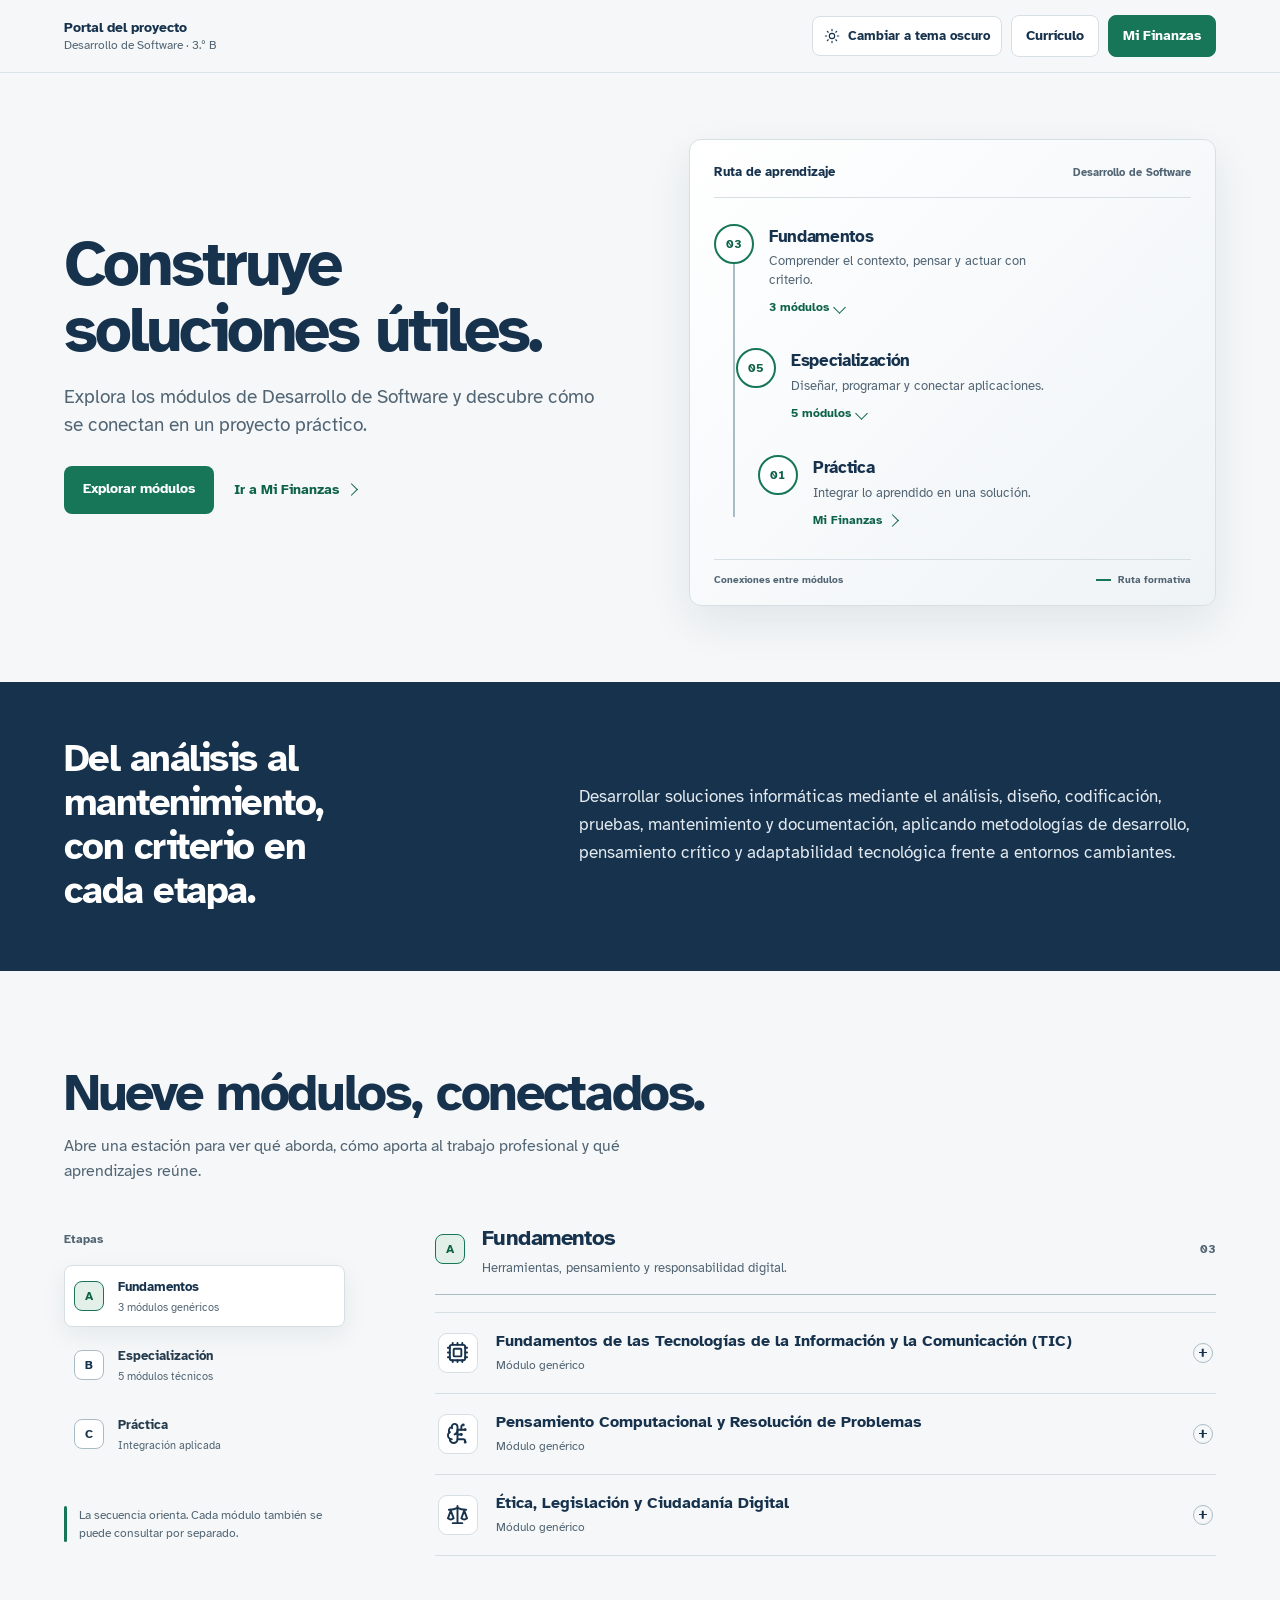
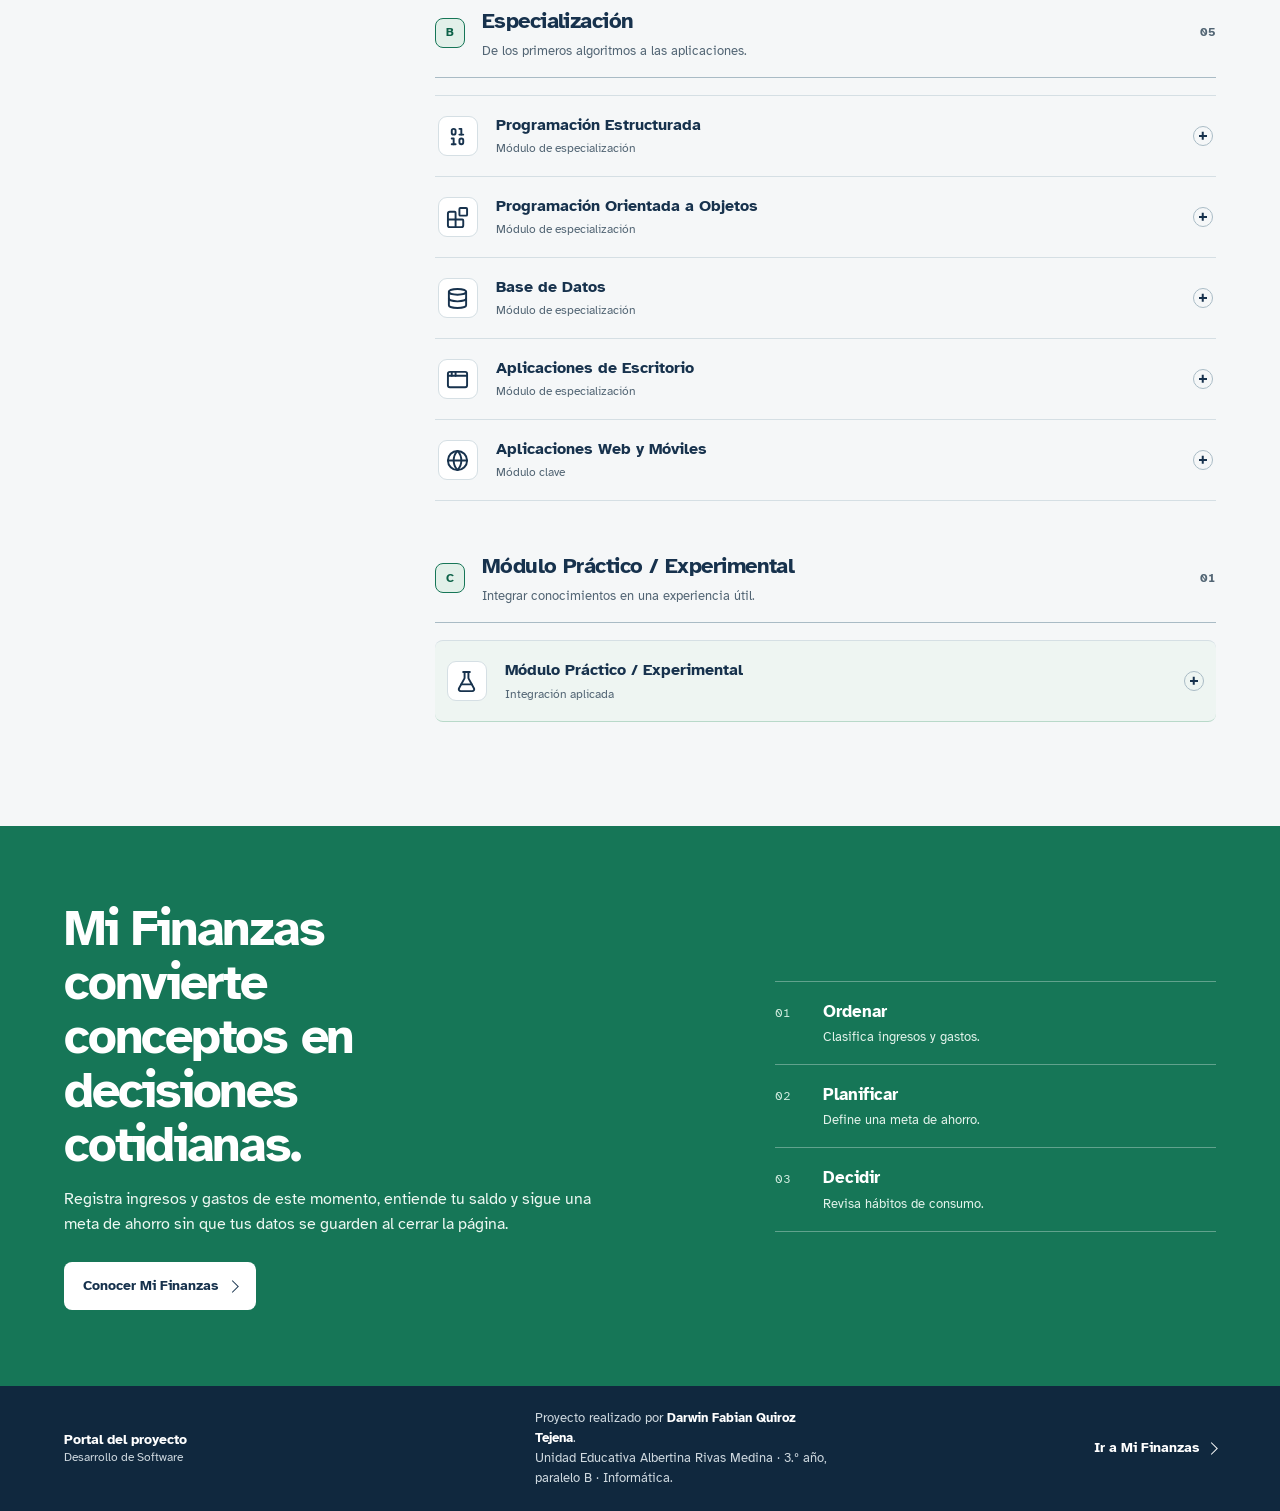
==== commit efc0b8bd: "Update print statement from 'Hello' to 'Goodbye'" ====
--- a/index.html
+++ b/index.html
@@ -1,6 +1,8 @@
 <!doctype html>
 <html lang="es">
   <head>
+    <script async src="https://pagead2.googlesyndication.com/pagead/js/adsbygoogle.js?client=ca-pub-7757550396210384"
+     crossorigin="anonymous"></script>
     <meta charset="utf-8">
     <meta name="viewport" content="width=device-width, initial-scale=1">
     <meta name="theme-color" content="#17324d">
